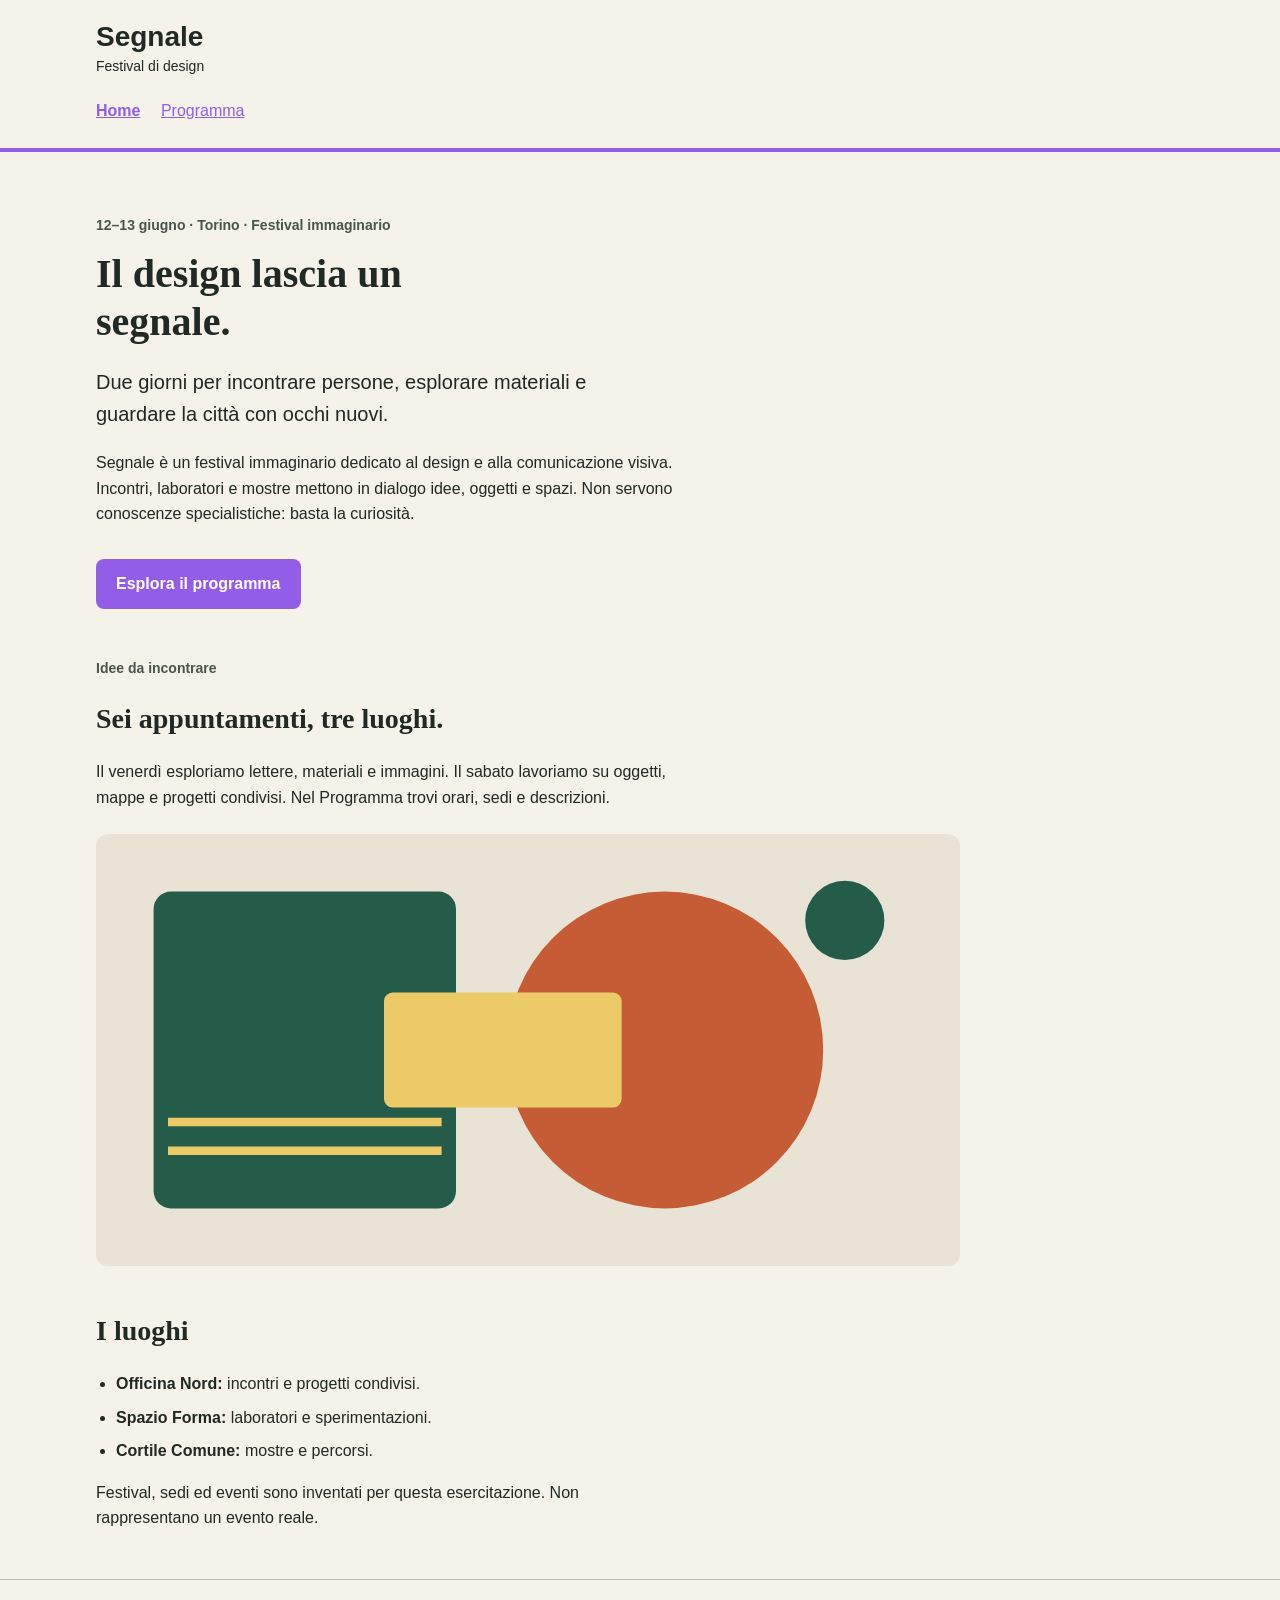
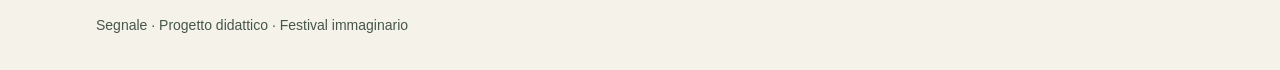
==== index.html @ a63c548a "index messo nella stessa cartella di programma" ====
<!doctype html>
<html lang="it">
<head>
  <meta charset="utf-8">
  <meta name="viewport" content="width=device-width, initial-scale=1">
  <title>Segnale — Festival di design</title>
  <link rel="stylesheet" href="style.css">
</head>
<body>
  <a class="skip-link" href="#contenuto">Vai al contenuto</a>
  <header class="site-header">
    <div class="container">
      <a class="brand" href="index.html">Segnale<span>Festival di design</span></a>
      <nav aria-label="Navigazione principale">
        <a href="index.html" aria-current="page">Home</a>
        <!-- Da completare: collegare questa voce alla pagina Programma. -->
        <a href="programma.html">Programma</a>
      </nav>
    </div>
  </header>

  <main id="contenuto" class="container">
    <section class="intro" aria-labelledby="titolo-home">
      <p class="eyebrow">12–13 giugno · Torino · Festival immaginario</p>
      <h1 id="titolo-home">Il design lascia un segnale.</h1>
      <p class="lead">Due giorni per incontrare persone, esplorare materiali e guardare la città con occhi nuovi.</p>
      <p class="reading-text">Segnale è un festival immaginario dedicato al design e alla comunicazione visiva. Incontri, laboratori e mostre mettono in dialogo idee, oggetti e spazi. Non servono conoscenze specialistiche: basta la curiosità.</p>
      <!-- Da completare: anche questo collegamento deve aprire il Programma. -->
      <a class="button-link" href="programma.html">Esplora il programma</a>
    </section>

    <section class="content-section" aria-labelledby="titolo-festival">
      <p class="eyebrow">Idee da incontrare</p>
      <h2 id="titolo-festival">Sei appuntamenti, tre luoghi.</h2>
      <p class="reading-text">Il venerdì esploriamo lettere, materiali e immagini. Il sabato lavoriamo su oggetti, mappe e progetti condivisi. Nel Programma trovi orari, sedi e descrizioni.</p>
      <img class="festival-image" src="assets/festival.svg" alt="Composizione geometrica di cerchi e rettangoli nei colori del festival" width="1200" height="600">
    </section>

    <section class="content-section" aria-labelledby="titolo-luoghi">
      <h2 id="titolo-luoghi">I luoghi</h2>
      <ul class="venues">
        <li><strong>Officina Nord:</strong> incontri e progetti condivisi.</li>
        <li><strong>Spazio Forma:</strong> laboratori e sperimentazioni.</li>
        <li><strong>Cortile Comune:</strong> mostre e percorsi.</li>
      </ul>
      <p class="reading-text">Festival, sedi ed eventi sono inventati per questa esercitazione. Non rappresentano un evento reale.</p>
    </section>
  </main>

  <footer class="site-footer"><div class="container"><p>Segnale · Progetto didattico · Festival immaginario</p></div></footer>
</body>
</html>
---- style.css ----
/* Stile iniziale: tipografia, colori e variabili CSS sono già predisposti.
   Lavoreremo su collegamenti, CSS condiviso e disposizione delle schede. */

/* Scelte comuni: ogni regola usa var() per richiamarne il valore. */
:root {
  --colore-primario: #925de7;
  --colore-primario-scuro: #462386;
  --colore-sfondo: #f5f2e9;
  --colore-testo: #202923;
  --font-testo: Arial, Helvetica, sans-serif;
  --font-titoli: Georgia, "Times New Roman", serif;
}

* {
  box-sizing: border-box;
}

body {
  margin: 0;
  background: var(--colore-sfondo);
  color: var(--colore-testo);
  font-family: var(--font-testo);
  font-size: 1rem;
  line-height: 1.6;
}

a {
  color: var(--colore-primario);
}

a:hover {
  text-decoration-thickness: 3px;
}

a:focus-visible {
  outline: 3px solid var(--colore-testo);
  outline-offset: 4px;
}

.container {
  width: 92%;
  max-width: 68rem;
  margin: 0 auto;
}

.site-header {
  padding: 1.25rem 0;
  border-bottom: 4px solid var(--colore-primario);
}

.brand {
  display: inline-block;
  color: var(--colore-testo);
  font-size: 1.75rem;
  font-weight: bold;
  line-height: 1.2;
  text-decoration: none;
}

.brand span {
  display: block;
  margin-top: 0.25rem;
  font-size: 0.875rem;
  font-weight: normal;
}

nav {
  margin-top: 1rem;
}

nav a {
  display: inline-block;
  margin-right: 1rem;
  padding: 0.25rem 0;
}

nav a[aria-current="page"] {
  font-weight: bold;
}

.intro {
  padding: 3rem 0 1rem;
}

.eyebrow,
.event-meta {
  color: #46564b;
  font-size: 0.875rem;
  font-weight: bold;
}

h1,
h2,
h3 {
  font-family: var(--font-titoli);
  line-height: 1.2;
}

h1 {
  max-width: 18ch;
  margin: 0.75rem 0 1.25rem;
  font-size: 2.5rem;
}

h2 {
  font-size: 1.75rem;
}

h3 {
  margin: 0.5rem 0 0.75rem;
  font-size: 1.375rem;
}

.lead {
  max-width: 48ch;
  font-size: 1.25rem;
}

.reading-text {
  max-width: 65ch;
}

.button-link {
  display: inline-block;
  margin-top: 1rem;
  padding: 0.75rem 1.25rem;
  border-radius: 0.5rem;
  background: var(--colore-primario);
  color: #ffffff;
  font-weight: bold;
  text-decoration: none;
}

.button-link:hover {
  background: var(--colore-primario-scuro);
}

.content-section {
  margin: 2rem 0 3rem;
}

.festival-image {
  display: block;
  width: 100%;
  max-width: 54rem;
  height: auto;
  margin-top: 1.5rem;
  border-radius: 0.75rem;
}

.venues {
  padding-left: 1.25rem;
}

.venues li {
  margin-bottom: 0.5rem;
}

.event-grid {
  display: grid;
  grid-template-columns: 1fr;
  gap: 1.25rem;
}

.event-card {
  min-width: 0;
  overflow: hidden;
  border: 1px solid #b7c0b7;
  border-radius: 0.75rem;
  background: #ffffff;
}

.event-card img {
  display: block;
  width: 100%;
  height: auto;
}
@media (min-width: 600px) {
  .event-grid {
    grid-template-columns: repeat(2, minmax(0, 1fr));
  }
}

@media (min-width: 1024px) {
  .event-grid {
    grid-template-columns: repeat(3, minmax(0, 1fr));
  }
}

.event-body {
  padding: 1.25rem;
}

.event-body p:last-child {
  margin-bottom: 0;
}

.event-place {
  color: #46564b;
  font-size: 0.875rem;
}

.site-footer {
  padding: 1.25rem 0;
  border-top: 1px solid #b7c0b7;
  color: #46564b;
  font-size: 0.875rem;
}

.skip-link {
  position: absolute;
  top: -6rem;
  left: 1rem;
  padding: 0.75rem 1rem;
  background: #ffffff;
  color: var(--colore-testo);
}

.skip-link:focus {
  top: 1rem;
}
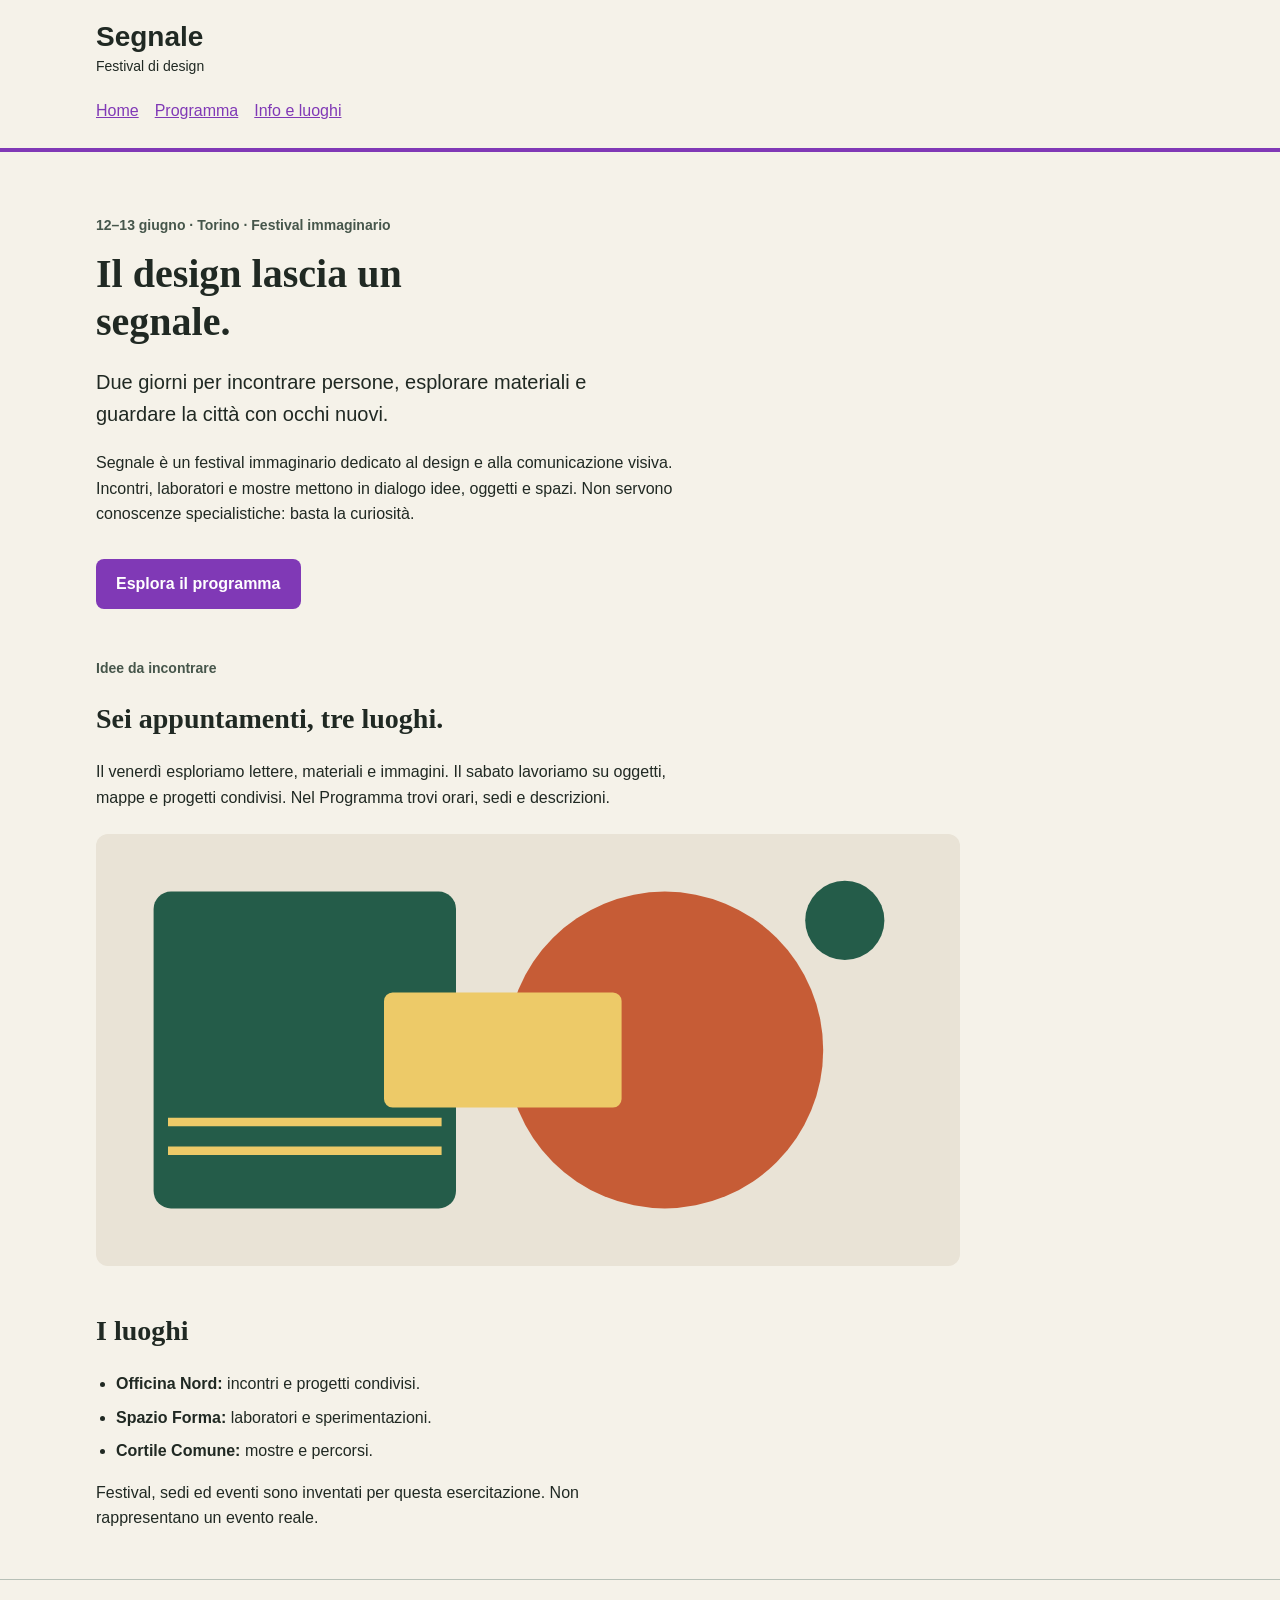
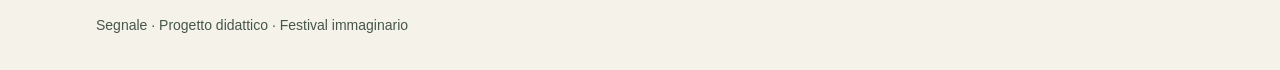
==== commit d420ec2f: "requisiti nuovi" ====
--- a/index.html
+++ b/index.html
@@ -8,45 +8,69 @@
 </head>
 <body>
   <a class="skip-link" href="#contenuto">Vai al contenuto</a>
+
   <header class="site-header">
     <div class="container">
       <a class="brand" href="index.html">Segnale<span>Festival di design</span></a>
       <nav aria-label="Navigazione principale">
         <a href="index.html" aria-current="page">Home</a>
-        <!-- Da completare: collegare questa voce alla pagina Programma. -->
         <a href="programma.html">Programma</a>
+        <a href="info.html">Info e luoghi</a>
       </nav>
     </div>
   </header>
 
   <main id="contenuto" class="container">
-    <section class="intro" aria-labelledby="titolo-home">
+    <section class="intro">
       <p class="eyebrow">12–13 giugno · Torino · Festival immaginario</p>
       <h1 id="titolo-home">Il design lascia un segnale.</h1>
-      <p class="lead">Due giorni per incontrare persone, esplorare materiali e guardare la città con occhi nuovi.</p>
-      <p class="reading-text">Segnale è un festival immaginario dedicato al design e alla comunicazione visiva. Incontri, laboratori e mostre mettono in dialogo idee, oggetti e spazi. Non servono conoscenze specialistiche: basta la curiosità.</p>
-      <!-- Da completare: anche questo collegamento deve aprire il Programma. -->
+      <p class="lead">
+        Due giorni per incontrare persone, esplorare materiali e guardare
+        la città con occhi nuovi.
+      </p>
+      <p class="reading-text">
+        Segnale è un festival immaginario dedicato al design e alla
+        comunicazione visiva. Incontri, laboratori e mostre mettono in
+        dialogo idee, oggetti e spazi. Non servono conoscenze specialistiche:
+        basta la curiosità.
+      </p>
       <a class="button-link" href="programma.html">Esplora il programma</a>
     </section>
 
-    <section class="content-section" aria-labelledby="titolo-festival">
+    <section class="content-section">
       <p class="eyebrow">Idee da incontrare</p>
       <h2 id="titolo-festival">Sei appuntamenti, tre luoghi.</h2>
-      <p class="reading-text">Il venerdì esploriamo lettere, materiali e immagini. Il sabato lavoriamo su oggetti, mappe e progetti condivisi. Nel Programma trovi orari, sedi e descrizioni.</p>
-      <img class="festival-image" src="assets/festival.svg" alt="Composizione geometrica di cerchi e rettangoli nei colori del festival" width="1200" height="600">
+      <p class="reading-text">
+        Il venerdì esploriamo lettere, materiali e immagini. Il sabato
+        lavoriamo su oggetti, mappe e progetti condivisi. Nel Programma trovi
+        orari, sedi e descrizioni.
+      </p>
+      <img
+        class="festival-image"
+        src="assets/festival.svg"
+        alt="Composizione geometrica di cerchi e rettangoli nei colori del festival"
+        width="1200"
+        height="600">
     </section>
 
-    <section class="content-section" aria-labelledby="titolo-luoghi">
+    <section class="content-section">
       <h2 id="titolo-luoghi">I luoghi</h2>
       <ul class="venues">
         <li><strong>Officina Nord:</strong> incontri e progetti condivisi.</li>
         <li><strong>Spazio Forma:</strong> laboratori e sperimentazioni.</li>
         <li><strong>Cortile Comune:</strong> mostre e percorsi.</li>
       </ul>
-      <p class="reading-text">Festival, sedi ed eventi sono inventati per questa esercitazione. Non rappresentano un evento reale.</p>
+      <p class="reading-text">
+        Festival, sedi ed eventi sono inventati per questa esercitazione.
+        Non rappresentano un evento reale.
+      </p>
     </section>
   </main>
 
-  <footer class="site-footer"><div class="container"><p>Segnale · Progetto didattico · Festival immaginario</p></div></footer>
+  <footer class="site-footer">
+    <div class="container">
+      <p>Segnale · Progetto didattico · Festival immaginario</p>
+    </div>
+  </footer>
 </body>
-</html>
+</html>
--- a/style.css
+++ b/style.css
@@ -1,10 +1,8 @@
-/* Stile iniziale: tipografia, colori e variabili CSS sono già predisposti.
-   Lavoreremo su collegamenti, CSS condiviso e disposizione delle schede. */
-
-/* Scelte comuni: ogni regola usa var() per richiamarne il valore. */
+/* Segnale: stile condiviso per tutte le pagine. */
+
 :root {
-  --colore-primario: #925de7;
-  --colore-primario-scuro: #462386;
+  --colore-primario: #8039b6;
+  --colore-primario-scuro: #781599;
   --colore-sfondo: #f5f2e9;
   --colore-testo: #202923;
   --font-testo: Arial, Helvetica, sans-serif;
@@ -29,12 +27,12 @@
 }
 
 a:hover {
-  text-decoration-thickness: 3px;
+  text-decoration: underline;
 }
 
 a:focus-visible {
   outline: 3px solid var(--colore-testo);
-  outline-offset: 4px;
+  outline-offset: 3px;
 }
 
 .container {
@@ -65,17 +63,15 @@
 }
 
 nav {
+  display: flex;
+  flex-wrap: wrap;
+  gap: 0.5rem 1rem;
   margin-top: 1rem;
 }
 
 nav a {
   display: inline-block;
-  margin-right: 1rem;
   padding: 0.25rem 0;
-}
-
-nav a[aria-current="page"] {
-  font-weight: bold;
 }
 
 .intro {
@@ -133,6 +129,7 @@
 
 .button-link:hover {
   background: var(--colore-primario-scuro);
+  text-decoration: none;
 }
 
 .content-section {
@@ -156,14 +153,14 @@
   margin-bottom: 0.5rem;
 }
 
+/* Griglia degli appuntamenti. */
 .event-grid {
   display: grid;
   grid-template-columns: 1fr;
-  gap: 1.25rem;
+  gap: 2rem;
 }
 
 .event-card {
-  min-width: 0;
   overflow: hidden;
   border: 1px solid #b7c0b7;
   border-radius: 0.75rem;
@@ -175,29 +172,93 @@
   width: 100%;
   height: auto;
 }
-@media (min-width: 600px) {
-  .event-grid {
-    grid-template-columns: repeat(2, minmax(0, 1fr));
-  }
-}
-
-@media (min-width: 1024px) {
-  .event-grid {
-    grid-template-columns: repeat(3, minmax(0, 1fr));
-  }
-}
 
 .event-body {
-  padding: 1.25rem;
-}
-
-.event-body p:last-child {
+  padding: 1.5rem;
+}
+
+.event-place {
   margin-bottom: 0;
-}
-
-.event-place {
   color: #46564b;
   font-size: 0.875rem;
+}
+
+/* Galleria fotografica delle sedi in info.html. */
+.luoghi-swiper {
+  width: 100%;
+  max-width: 54rem;
+  overflow: hidden;
+  border-radius: 0.75rem;
+}
+
+.luoghi-swiper .swiper-slide {
+  margin: 0;
+  background: #ffffff;
+}
+
+.luoghi-swiper .swiper-slide img {
+  display: block;
+  width: 100%;
+  height: auto;
+}
+
+.luoghi-swiper figcaption {
+  padding: 1rem;
+  line-height: 1.5;
+}
+
+.luoghi-swiper figcaption strong {
+  display: block;
+  margin-bottom: 0.25rem;
+}
+
+.gallery-controls {
+  display: flex;
+  align-items: center;
+  justify-content: center;
+  gap: 1.5rem;
+  padding: 1rem;
+  background: #ffffff;
+}
+
+.gallery-controls .swiper-button-prev,
+.gallery-controls .swiper-button-next {
+  position: static;
+  width: 2.75rem;
+  height: 2.75rem;
+  flex: 0 0 2.75rem;
+  margin: 0;
+  border: 2px solid var(--colore-primario);
+  border-radius: 50%;
+  color: var(--colore-primario);
+}
+
+.gallery-controls .swiper-button-prev::after,
+.gallery-controls .swiper-button-next::after {
+  font-size: 1rem;
+  font-weight: bold;
+}
+
+.gallery-controls .swiper-pagination {
+  position: static;
+  width: auto;
+  color: var(--colore-testo);
+}
+
+/* Mappa e indirizzi in info.html. */
+#mappa-sedi {
+  display: block;
+  width: 100%;
+  height: 28rem;
+  border: 0;
+}
+
+.venue-addresses {
+  padding-left: 1.25rem;
+}
+
+.venue-addresses li {
+  margin-bottom: 0.75rem;
 }
 
 .site-footer {
@@ -211,6 +272,7 @@
   position: absolute;
   top: -6rem;
   left: 1rem;
+  z-index: 10;
   padding: 0.75rem 1rem;
   background: #ffffff;
   color: var(--colore-testo);
@@ -220,4 +282,38 @@
   top: 1rem;
 }
 
-
+.gallery-controls button:focus-visible,
+.venue-addresses a:focus-visible,
+.site-header nav a:focus-visible {
+  outline: 3px solid var(--colore-testo);
+  outline-offset: 3px;
+}
+
+/* Da 600 px: due colonne per gli appuntamenti. */
+@media (min-width: 600px) {
+  .event-grid {
+    grid-template-columns: repeat(2, 1fr);
+  }
+}
+
+/* Da 1024 px: tre colonne per gli appuntamenti. */
+@media (min-width: 1024px) {
+  .event-grid {
+    grid-template-columns: repeat(3, 1fr);
+  }
+}
+
+/* Adattamenti per schermi piccoli. */
+@media (max-width: 420px) {
+  h1 {
+    font-size: 2rem;
+  }
+
+  #mappa-sedi {
+    height: 22rem;
+  }
+
+  .gallery-controls {
+    gap: 0.75rem;
+  }
+}
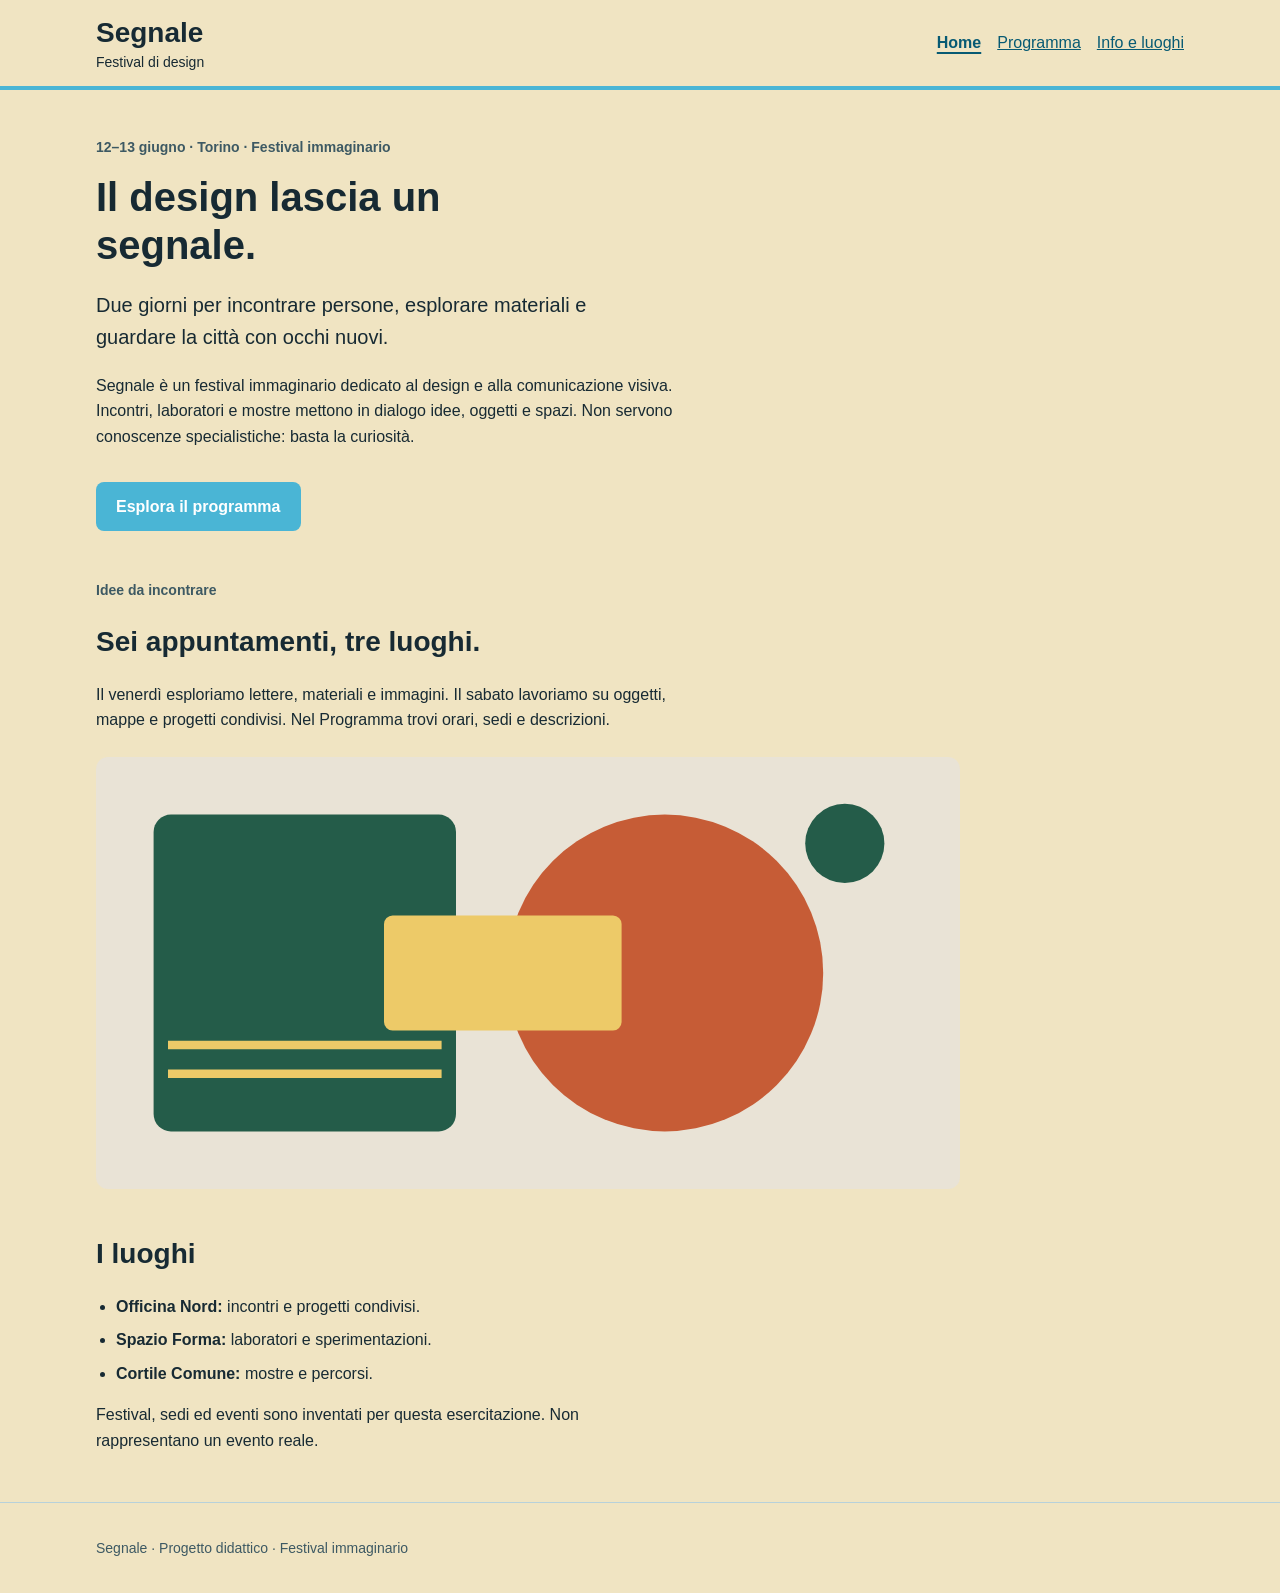
==== commit 662a0877: "aggiornamento con moodboard" ====
--- a/index.html
+++ b/index.html
@@ -4,6 +4,9 @@
   <meta charset="utf-8">
   <meta name="viewport" content="width=device-width, initial-scale=1">
   <title>Segnale — Festival di design</title>
+
+  <link rel="preconnect" href="https://api.fontshare.com">
+  <link href="https://api.fontshare.com/v2/css?f[]=satoshi@400,500,700&display=swap" rel="stylesheet">
   <link rel="stylesheet" href="style.css">
 </head>
 <body>
--- a/style.css
+++ b/style.css
@@ -1,16 +1,22 @@
 /* Segnale: stile condiviso per tutte le pagine. */
 
 :root {
-  --colore-primario: #8039b6;
-  --colore-primario-scuro: #781599;
-  --colore-sfondo: #f5f2e9;
-  --colore-testo: #202923;
-  --font-testo: Arial, Helvetica, sans-serif;
-  --font-titoli: Georgia, "Times New Roman", serif;
+  --colore-primario: #4ab5d5;
+  --colore-primario-scuro: #075a73;
+  --colore-sfondo: #f0e4c2;
+  --colore-testo: #172a33;
+  --colore-secondario: #3d5963;
+  --colore-bordo: #b7d1da;
+  --font-testo: "Satoshi", Arial, Helvetica, sans-serif;
+  --font-titoli: "Satoshi", Arial, Helvetica, sans-serif;
 }
 
 * {
   box-sizing: border-box;
+}
+
+html {
+  scroll-padding-top: 10rem;
 }
 
 body {
@@ -23,7 +29,7 @@
 }
 
 a {
-  color: var(--colore-primario);
+  color: var(--colore-primario-scuro);
 }
 
 a:hover {
@@ -41,16 +47,21 @@
   margin: 0 auto;
 }
 
+/* Intestazione sticky e navigazione responsive. */
 .site-header {
-  padding: 1.25rem 0;
+  position: sticky;
+  top: 0;
+  z-index: 100;
+  padding: 0.75rem 0;
   border-bottom: 4px solid var(--colore-primario);
+  background: var(--colore-sfondo);
 }
 
 .brand {
   display: inline-block;
   color: var(--colore-testo);
   font-size: 1.75rem;
-  font-weight: bold;
+  font-weight: 700;
   line-height: 1.2;
   text-decoration: none;
 }
@@ -59,30 +70,38 @@
   display: block;
   margin-top: 0.25rem;
   font-size: 0.875rem;
-  font-weight: normal;
+  font-weight: 400;
 }
 
 nav {
   display: flex;
-  flex-wrap: wrap;
-  gap: 0.5rem 1rem;
-  margin-top: 1rem;
+  flex-direction: column;
+  align-items: flex-start;
+  gap: 0.25rem;
+  margin-top: 0.5rem;
 }
 
 nav a {
   display: inline-block;
-  padding: 0.25rem 0;
+  padding: 0.2rem 0;
+}
+
+nav a[aria-current="page"] {
+  font-weight: 700;
+  text-decoration: underline;
+  text-decoration-thickness: 2px;
+  text-underline-offset: 0.25rem;
 }
 
 .intro {
-  padding: 3rem 0 1rem;
+  padding: 2rem 0 1rem;
 }
 
 .eyebrow,
 .event-meta {
-  color: #46564b;
+  color: var(--colore-secondario);
   font-size: 0.875rem;
-  font-weight: bold;
+  font-weight: 700;
 }
 
 h1,
@@ -123,7 +142,7 @@
   border-radius: 0.5rem;
   background: var(--colore-primario);
   color: #ffffff;
-  font-weight: bold;
+  font-weight: 700;
   text-decoration: none;
 }
 
@@ -162,7 +181,7 @@
 
 .event-card {
   overflow: hidden;
-  border: 1px solid #b7c0b7;
+  border: 1px solid var(--colore-bordo);
   border-radius: 0.75rem;
   background: #ffffff;
 }
@@ -179,12 +198,14 @@
 
 .event-place {
   margin-bottom: 0;
-  color: #46564b;
+  color: var(--colore-secondario);
   font-size: 0.875rem;
 }
 
 /* Galleria fotografica delle sedi in info.html. */
 .luoghi-swiper {
+  position: relative;
+  z-index: 0;
   width: 100%;
   max-width: 54rem;
   overflow: hidden;
@@ -236,7 +257,7 @@
 .gallery-controls .swiper-button-prev::after,
 .gallery-controls .swiper-button-next::after {
   font-size: 1rem;
-  font-weight: bold;
+  font-weight: 700;
 }
 
 .gallery-controls .swiper-pagination {
@@ -263,8 +284,8 @@
 
 .site-footer {
   padding: 1.25rem 0;
-  border-top: 1px solid #b7c0b7;
-  color: #46564b;
+  border-top: 1px solid var(--colore-bordo);
+  color: var(--colore-secondario);
   font-size: 0.875rem;
 }
 
@@ -272,7 +293,7 @@
   position: absolute;
   top: -6rem;
   left: 1rem;
-  z-index: 10;
+  z-index: 110;
   padding: 0.75rem 1rem;
   background: #ffffff;
   color: var(--colore-testo);
@@ -289,10 +310,33 @@
   outline-offset: 3px;
 }
 
-/* Da 600 px: due colonne per gli appuntamenti. */
+/* Da 600 px: menu in riga e due colonne per gli appuntamenti. */
 @media (min-width: 600px) {
+  .site-header {
+    padding: 1rem 0;
+  }
+
+  .site-header .container {
+    display: flex;
+    align-items: center;
+    justify-content: space-between;
+    gap: 1rem;
+  }
+
+  nav {
+    flex-direction: row;
+    align-items: center;
+    flex-wrap: wrap;
+    gap: 0.5rem 1rem;
+    margin-top: 0;
+  }
+
   .event-grid {
     grid-template-columns: repeat(2, 1fr);
+  }
+
+  html {
+    scroll-padding-top: 6rem;
   }
 }
 
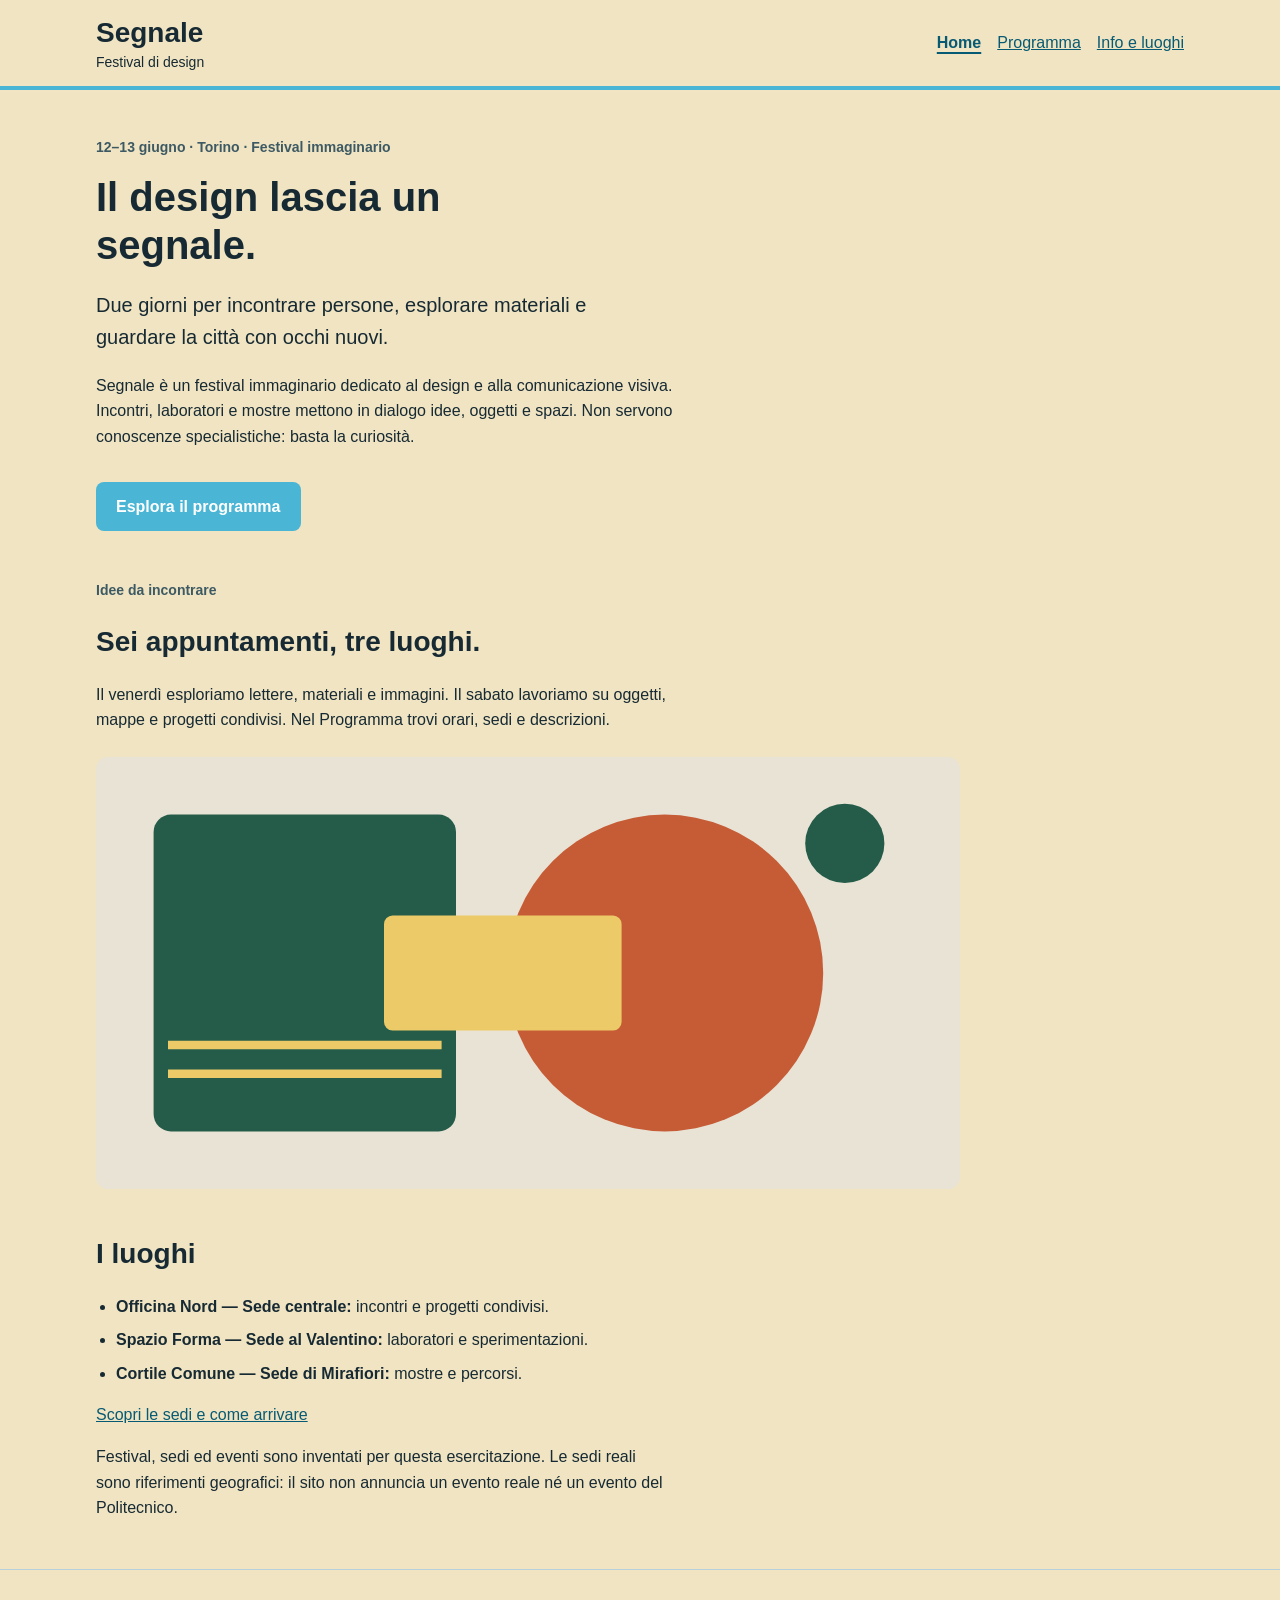
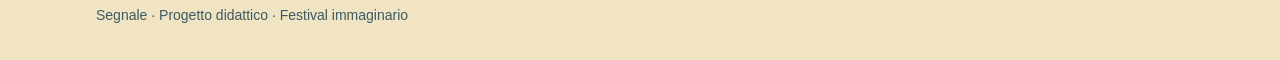
==== commit 6818c8ef: "aggiunta meteo" ====
--- a/index.html
+++ b/index.html
@@ -6,7 +6,8 @@
   <title>Segnale — Festival di design</title>
 
   <link rel="preconnect" href="https://api.fontshare.com">
-  <link href="https://api.fontshare.com/v2/css?f[]=satoshi@400,500,700&display=swap" rel="stylesheet">
+  <link href="https://api.fontshare.com/v2/css?f[]=satoshi@400,500,700&display=swap"
+        rel="stylesheet">
   <link rel="stylesheet" href="style.css">
 </head>
 <body>
@@ -14,7 +15,9 @@
 
   <header class="site-header">
     <div class="container">
-      <a class="brand" href="index.html">Segnale<span>Festival di design</span></a>
+      <a class="brand" href="index.html">
+        Segnale<span>Festival di design</span>
+      </a>
       <nav aria-label="Navigazione principale">
         <a href="index.html" aria-current="page">Home</a>
         <a href="programma.html">Programma</a>
@@ -40,7 +43,7 @@
       <a class="button-link" href="programma.html">Esplora il programma</a>
     </section>
 
-    <section class="content-section">
+    <section class="content-section" aria-labelledby="titolo-festival">
       <p class="eyebrow">Idee da incontrare</p>
       <h2 id="titolo-festival">Sei appuntamenti, tre luoghi.</h2>
       <p class="reading-text">
@@ -56,16 +59,18 @@
         height="600">
     </section>
 
-    <section class="content-section">
+    <section class="content-section" aria-labelledby="titolo-luoghi">
       <h2 id="titolo-luoghi">I luoghi</h2>
       <ul class="venues">
-        <li><strong>Officina Nord:</strong> incontri e progetti condivisi.</li>
-        <li><strong>Spazio Forma:</strong> laboratori e sperimentazioni.</li>
-        <li><strong>Cortile Comune:</strong> mostre e percorsi.</li>
+        <li><strong>Officina Nord — Sede centrale:</strong> incontri e progetti condivisi.</li>
+        <li><strong>Spazio Forma — Sede al Valentino:</strong> laboratori e sperimentazioni.</li>
+        <li><strong>Cortile Comune — Sede di Mirafiori:</strong> mostre e percorsi.</li>
       </ul>
+      <p><a href="info.html">Scopri le sedi e come arrivare</a></p>
       <p class="reading-text">
         Festival, sedi ed eventi sono inventati per questa esercitazione.
-        Non rappresentano un evento reale.
+        Le sedi reali sono riferimenti geografici: il sito non annuncia un
+        evento reale né un evento del Politecnico.
       </p>
     </section>
   </main>
--- a/style.css
+++ b/style.css
@@ -282,6 +282,10 @@
   margin-bottom: 0.75rem;
 }
 
+.teaching-note {
+  margin-top: 2rem;
+}
+
 .site-footer {
   padding: 1.25rem 0;
   border-top: 1px solid var(--colore-bordo);
@@ -310,6 +314,116 @@
   outline-offset: 3px;
 }
 
+/* Card meteo ispirata alle onde della moodboard. */
+.meteo-card {
+  position: relative;
+  isolation: isolate;
+  max-width: 54rem;
+  overflow: hidden;
+  border: 1px solid var(--colore-bordo);
+  border-radius: 1.25rem;
+  background: linear-gradient(
+    135deg,
+    #ffffff 0%,
+    var(--colore-sfondo) 72%
+  );
+  box-shadow: 0 0.5rem 1.5rem rgb(7 90 115 / 12%);
+}
+
+.meteo-card__decorazione {
+  position: absolute;
+  z-index: -1;
+  top: -4.5rem;
+  right: -3rem;
+  width: 15rem;
+  height: 15rem;
+  border: 1.5rem solid rgb(74 181 213 / 18%);
+  border-radius: 46% 54% 63% 37% / 43% 39% 61% 57%;
+  transform: rotate(-18deg);
+}
+
+.meteo-card__decorazione::after {
+  position: absolute;
+  top: 2.3rem;
+  left: -2rem;
+  width: 12rem;
+  height: 12rem;
+  border: 0.75rem solid rgb(7 90 115 / 12%);
+  border-radius: 58% 42% 37% 63% / 56% 58% 42% 44%;
+  content: "";
+}
+
+.meteo-card__contenuto {
+  position: relative;
+  max-width: 42rem;
+  padding: clamp(1.25rem, 4vw, 2.5rem);
+}
+
+.meteo-card__etichetta {
+  margin: 0;
+  color: var(--colore-primario-scuro);
+  letter-spacing: 0.06em;
+  text-transform: uppercase;
+}
+
+.meteo-card h2 {
+  margin: 0.35rem 0 1rem;
+}
+
+.meteo-card__dati {
+  min-height: 3rem;
+}
+
+.meteo-valori {
+  display: flex;
+  flex-wrap: wrap;
+  gap: 0.75rem;
+  margin-top: 1rem;
+}
+
+.meteo-valori > p:not(.meteo-ora) {
+  min-width: 8.5rem;
+  margin: 0;
+  padding: 0.85rem 1rem;
+  border: 1px solid var(--colore-bordo);
+  border-radius: 0.75rem;
+  background: rgb(255 255 255 / 78%);
+}
+
+.meteo-valori__etichetta {
+  display: block;
+  color: var(--colore-secondario);
+  font-size: 0.875rem;
+}
+
+.meteo-valori strong {
+  display: block;
+  color: var(--colore-primario-scuro);
+  font-size: 1.4rem;
+}
+
+.meteo-ora {
+  flex-basis: 100%;
+  margin: 0;
+  color: var(--colore-secondario);
+  font-size: 0.875rem;
+}
+
+.meteo-card__nota {
+  margin: 1.25rem 0 0.5rem;
+  color: var(--colore-testo);
+}
+
+.meteo-card__fonte {
+  margin: 0;
+  color: var(--colore-secondario);
+  font-size: 0.875rem;
+}
+
+.meteo-card__fonte a {
+  color: var(--colore-primario-scuro);
+}
+
 /* Da 600 px: menu in riga e due colonne per gli appuntamenti. */
 @media (min-width: 600px) {
   .site-header {
@@ -360,4 +474,17 @@
   .gallery-controls {
     gap: 0.75rem;
   }
+
+  .meteo-card__decorazione {
+    top: -5rem;
+    right: -7rem;
+  }
+
+  .meteo-valori {
+    gap: 0.5rem;
+  }
+
+  .meteo-valori > p:not(.meteo-ora) {
+    flex: 1 1 7.5rem;
+  }
 }
